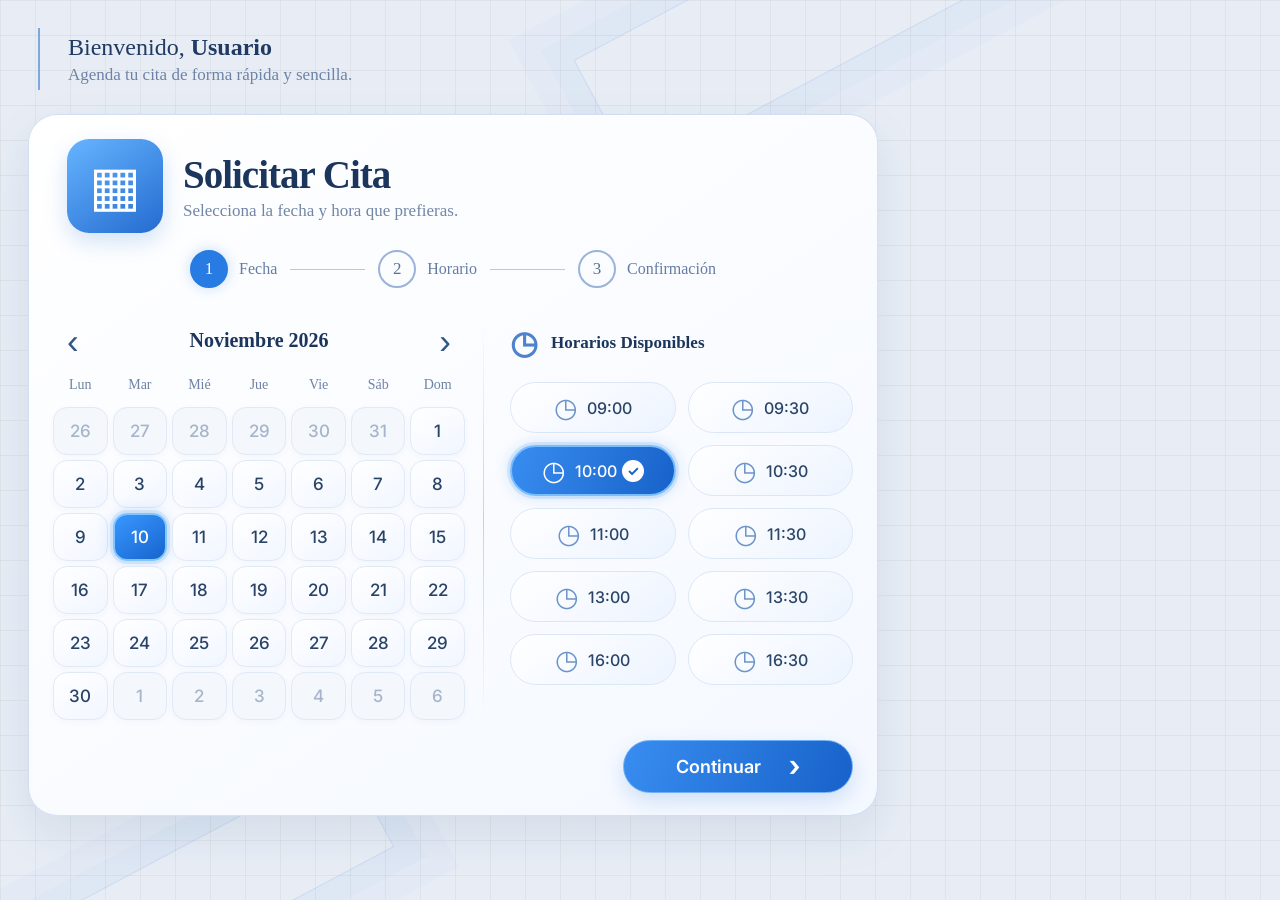
==== calendario.html @ 5f3661b5 "todos los avances" ====
<!DOCTYPE html>
<html lang="es">

<head>
  <meta charset="UTF-8">
  <meta name="viewport" content="width=device-width, initial-scale=1.0">
  <title>LEBAREF | Solicitar cita</title>
  <link rel="preconnect" href="https://fonts.googleapis.com">
  <link rel="preconnect" href="https://fonts.gstatic.com" crossorigin>
  <link href="https://fonts.googleapis.com/css2?family=Inter:wght@400;500;600;700;800&display=swap" rel="stylesheet">
  <link rel="stylesheet" href="styles.css">
</head>

<body>
  <div class="ambient ambient-one"></div>
  <div class="ambient ambient-two"></div>

  <main class="app-shell">

    <section class="main-area">
      <header class="topbar">
        <div class="welcome">
          <span class="welcome-rule"></span>
          <div>
            <h1>Bienvenido, <strong>Usuario</strong></h1>
            <p>Agenda tu cita de forma rápida y sencilla.</p>
          </div>
        </div>
      </header>

      <div class="workspace">
        <section class="booking-panel">
          <div class="panel-heading">
            <div class="heading-icon">▦</div>
            <div>
              <h2 id="mainTitle">Solicitar Cita</h2>
              <p id="mainSubtitle">Selecciona la fecha y hora que prefieras.</p>
            </div>
          </div>

          <div class="steps" aria-label="Pasos para solicitar cita">
            <div class="step active" data-step="1"><span>1</span>Fecha</div>
            <div class="step-line"></div>
            <div class="step" data-step="2"><span>2</span>Horario</div>
            <div class="step-line"></div>
            <div class="step" data-step="3"><span>3</span>Confirmación</div>
          </div>

          <div class="booking-content" id="bookingContent">
            <section class="calendar-section">
              <div class="month-heading">
                <button class="arrow-button" id="prevMonth" aria-label="Mes anterior">‹</button>
                <h3 id="monthLabel">Noviembre 2026</h3>
                <button class="arrow-button" id="nextMonth" aria-label="Mes siguiente">›</button>
              </div>
              <div class="calendar-grid weekday-row">
                <span>Lun</span><span>Mar</span><span>Mié</span><span>Jue</span>
                <span>Vie</span><span>Sáb</span><span>Dom</span>
              </div>
              <div class="calendar-grid days-grid" id="calendarDays"></div>
            </section>

            <div class="content-divider"></div>

            <section class="times-section">
              <h3 class="times-title"><span class="clock-icon">◷</span>Horarios Disponibles</h3>
              <div class="times-grid" id="timesGrid">
                <button class="time-option" data-time="09:00"><span>◷</span>09:00</button>
                <button class="time-option" data-time="09:30"><span>◷</span>09:30</button>
                <button class="time-option selected" data-time="10:00"><span>◷</span>10:00 <b>✓</b></button>
                <button class="time-option" data-time="10:30"><span>◷</span>10:30</button>
                <button class="time-option" data-time="11:00"><span>◷</span>11:00</button>
                <button class="time-option" data-time="11:30"><span>◷</span>11:30</button>
                <button class="time-option" data-time="13:00"><span>◷</span>13:00</button>
                <button class="time-option" data-time="13:30"><span>◷</span>13:30</button>
                <button class="time-option" data-time="16:00"><span>◷</span>16:00</button>
                <button class="time-option" data-time="16:30"><span>◷</span>16:30</button>
              </div>
            </section>
          </div>
          <div class="success-view hidden" id="successView">
            <aside class="summary-panel">
          <h2><span class="summary-icon"></span>Resumen de tu cita</h2>
          <div class="summary-card">
            <div class="summary-brand">
              <img src="logo_lebaref.png" class="summary-image" alt="LEBAREF">
            </div>
            <div class="summary-line"></div>
            <div class="summary-detail">
              <span class="detail-icon">▦</span>
              <div><small>Fecha</small><strong id="summaryDate">10 de Noviembre, 2026</strong></div>
            </div>
            <div class="summary-detail">
              <span class="detail-icon">◷</span>
              <div><small>Hora</small><strong id="summaryTime">10:00 AM</strong></div>
            </div>
            <div class="notice">
              <span>ⓘ</span>
              <p>Recibirás una confirmación<br>en tu correo electrónico.</p>
            </div>
              <button class="secondary-button" id="newAppointment">Confirmar cita</button>
          </div>
        </aside>
          </div>

          <div class="panel-footer" id="panelFooter">
            <button class="back-button hidden" id="backButton">Volver</button>
            <button class="continue-button" id="continueButton">Continuar <span>›</span></button>
          </div>
        </section>

        
        
      </div>
    </section>
  </main>
  <script>
    const monthNames = ["Enero", "Febrero", "Marzo", "Abril", "Mayo", "Junio", "Julio", "Agosto", "Septiembre", "Octubre", "Noviembre", "Diciembre"];
    const calendarDays = document.getElementById("calendarDays");
    const monthLabel = document.getElementById("monthLabel");
    const summaryDate = document.getElementById("summaryDate");
    const summaryTime = document.getElementById("summaryTime");
    const timesGrid = document.getElementById("timesGrid");
    const bookingContent = document.getElementById("bookingContent");

    const successView = document.getElementById("successView");
    const continueButton = document.getElementById("continueButton");
    const backButton = document.getElementById("backButton");
    const panelFooter = document.getElementById("panelFooter");

    let viewMonth = new Date(2026, 10, 1); // Noviembre de 2026, como en el diseño
    let selectedDate = new Date(2026, 10, 10);
    let selectedTime = "10:00";
    let currentStep = 1;

    function sameDay(a, b) {
      return a.getFullYear() === b.getFullYear() &&
        a.getMonth() === b.getMonth() && a.getDate() === b.getDate();
    }
    function formatDate(date) {
      return `${date.getDate()} de ${monthNames[date.getMonth()]}, ${date.getFullYear()}`;
    }
    function formatTime(time) {
      const [hours, minutes] = time.split(":").map(Number);
      const suffix = hours >= 12 ? "PM" : "AM";
      const displayHour = hours % 12 || 12;
      return `${String(displayHour).padStart(2, "0")}:${String(minutes).padStart(2, "0")} ${suffix}`;
    }
    function updateSummary() {
      summaryDate.textContent = formatDate(selectedDate);
      summaryTime.textContent = formatTime(selectedTime);
    }
    function renderCalendar() {
      calendarDays.innerHTML = "";
      monthLabel.textContent = `${monthNames[viewMonth.getMonth()]} ${viewMonth.getFullYear()}`;

      const firstDay = new Date(viewMonth.getFullYear(), viewMonth.getMonth(), 1);
      const mondayOffset = (firstDay.getDay() + 6) % 7;
      const daysInMonth = new Date(viewMonth.getFullYear(), viewMonth.getMonth() + 1, 0).getDate();
      const previousMonthDays = new Date(viewMonth.getFullYear(), viewMonth.getMonth(), 0).getDate();

      for (let i = 0; i < 42; i++) {
        let date, muted = false;
        if (i < mondayOffset) {
          date = new Date(viewMonth.getFullYear(), viewMonth.getMonth() - 1, previousMonthDays - mondayOffset + i + 1);
          muted = true;
        } else if (i >= mondayOffset + daysInMonth) {
          date = new Date(viewMonth.getFullYear(), viewMonth.getMonth() + 1, i - mondayOffset - daysInMonth + 1);
          muted = true;
        } else {
          date = new Date(viewMonth.getFullYear(), viewMonth.getMonth(), i - mondayOffset + 1);
        }

        const button = document.createElement("button");
        button.type = "button";
        button.textContent = date.getDate();
        if (muted) button.classList.add("muted");
        if (sameDay(date, selectedDate)) button.classList.add("selected");
        button.setAttribute("aria-label", formatDate(date));
        button.addEventListener("click", () => {
          selectedDate = new Date(date.getFullYear(), date.getMonth(), date.getDate());
          if (muted) viewMonth = new Date(date.getFullYear(), date.getMonth(), 1);
          renderCalendar();
          updateSummary();
        });
        calendarDays.appendChild(button);
      }
    }
    document.getElementById("prevMonth").addEventListener("click", () => {
      viewMonth = new Date(viewMonth.getFullYear(), viewMonth.getMonth() - 1, 1);
      renderCalendar();
    });
    document.getElementById("nextMonth").addEventListener("click", () => {
      viewMonth = new Date(viewMonth.getFullYear(), viewMonth.getMonth() + 1, 1);
      renderCalendar();
    });
    timesGrid.addEventListener("click", event => {
      const option = event.target.closest(".time-option");
      if (!option) return;
      document.querySelectorAll(".time-option").forEach(item => {
        item.classList.remove("selected");
        item.querySelector("b")?.remove();
      });
      option.classList.add("selected");
      const check = document.createElement("b");
      check.textContent = "✓";
      option.appendChild(check);
      selectedTime = option.dataset.time;
      updateSummary();
    });

    function updateFinalConfirmation() {
      document.getElementById("finalDate").textContent = "Fecha: " + formatDate(selectedDate);
      document.getElementById("finalTime").textContent = "Hora: " + formatTime(selectedTime);
    }
    function setStep(step) {
      currentStep = step;
      document.querySelectorAll(".step").forEach(item => {
        const number = Number(item.dataset.step);
        item.classList.toggle("active", number === 1 && step === 1);
        item.classList.toggle("done", step === 2 && number <= 2);
      });
      const title = document.getElementById("mainTitle");
      const subtitle = document.getElementById("mainSubtitle");
      if (step === 1) {
        title.textContent = "Solicitar Cita";
        subtitle.textContent = "Selecciona la fecha y hora que prefieras.";
        bookingContent.classList.remove("hidden");
        successView.classList.add("hidden");
        continueButton.classList.remove("hidden");
        panelFooter.classList.remove("hidden");
        continueButton.innerHTML = 'Continuar <span>›</span>';
      } else {
        title.textContent = "Cita confirmada";
        subtitle.textContent = "Tu cita se ha confirmado correctamente.";
        bookingContent.classList.add("hidden");
        successView.classList.remove("hidden");
        panelFooter.classList.add("hidden");
        updateFinalConfirmation();
      }
    }
    continueButton.addEventListener("click", () => {
      setStep(2);
      updateFinalConfirmation();
    });

    document.getElementById("newAppointment").addEventListener("click", () => {
      selectedDate = new Date(2026, 10, 10);
      viewMonth = new Date(2026, 10, 1);
      selectedTime = "10:00";
      document.querySelectorAll(".time-option").forEach(item => {
        item.classList.toggle("selected", item.dataset.time === selectedTime);
        item.querySelector("b")?.remove();
        if (item.dataset.time === selectedTime) {
          const check = document.createElement("b");
          check.textContent = "✓";
          item.appendChild(check);
        }
      });
      renderCalendar();
      updateSummary();
      setStep(1);
    });

    renderCalendar();
    updateSummary();

  </script>
</body>

</html>
---- styles.css ----
* {
  box-sizing: border-box
}
body {
  color: #172d50;
  background-color: #E8EDF5;
  background-image:
    linear-gradient(rgba(0, 0, 0, 0.045) 1px,
      transparent 1px),
    linear-gradient(90deg,
      rgba(0, 0, 0, 0.045) 1px,
      transparent 1px);
  background-size: 35px 35px;
  background-attachment: fixed;
}
.ambient {
  position: fixed;
  pointer-events: none;
  z-index: 0;
  transform: rotate(-28deg);
  border: 1px solid rgba(50, 139, 255, .35)
}
.ambient-one {
  width: 650px;
  height: 130px;
  top: -100px;
  right: 5%;
  box-shadow: 0 0 0 24px rgba(30, 105, 220, .08), 0 0 0 48px rgba(30, 105, 220, .05)
}
.ambient-two {
  width: 500px;
  height: 100px;
  bottom: -70px;
  left: -100px;
  box-shadow: 0 0 0 22px rgba(30, 105, 220, .08)
}
.app-shell {
  position: relative;
  z-index: 1;
  display: grid;
  grid-template-columns: 272px minmax(0, 1fr);
  gap: 24px;
  max-width: 1600px;
  min-height: 100vh;
  margin: auto;
  padding: 28px 24px
}
.sidebar {
  position: relative;
  overflow: hidden;
  display: flex;
  flex-direction: column;
  align-items: center;
  min-height: calc(100vh - 56px);
  padding: 42px 20px 25px;
  border: 1px solid rgba(69, 135, 237, .42);
  border-radius: 28px;
  background: linear-gradient(155deg, rgba(5, 26, 62, .96), rgba(3, 14, 37, .97));
  box-shadow: 0 20px 55px #0005, inset 0 0 35px #0d4c9a22
}
.brand {
  display: flex;
  flex-direction: column;
  align-items: center;
  gap: 13px;
  color: white;
  text-decoration: none;
  letter-spacing: 8px;
  font-size: 24px;
  font-weight: 600
}
.brand-logo {
  display: flex;
  flex-direction: column;
  align-items: center;
  gap: 12px
}
.lebaref-symbol {
  display: block;
  width: 170px;
  height: 145px;
  overflow: visible
}
.brand-name {
  color: #fff;
  letter-spacing: 8px;
  font-size: 24px;
  font-weight: 600;
  white-space: nowrap
}
.brand-divider {
  width: 75px;
  height: 1px;
  margin: 33px 0 40px;
  background: linear-gradient(90deg, transparent, #6c8dc7, transparent)
}
.nav-menu {
  width: 100%;
  display: grid;
  gap: 16px
}
.nav-item {
  display: flex;
  align-items: center;
  gap: 17px;
  padding: 16px 18px;
  color: #b9c9e9;
  text-decoration: none;
  font-size: 17px;
  border: 1px solid transparent;
  border-radius: 18px;
  transition: .25s ease
}
.nav-item:hover {
  background: #15376c88;
  color: #fff;
  transform: translateX(3px)
}
.nav-item.active {
  color: white;
  background: linear-gradient(105deg, #238bff, #0845ae);
  border-color: #52aaff;
  box-shadow: 0 8px 25px #0875ff44
}
.nav-icon {
  width: 34px;
  text-align: center;
  font-size: 29px;
  line-height: 1;
  color: #b8d3ff
}
.help-icon {
  width: 30px;
  height: 30px;
  border: 2px solid currentColor;
  border-radius: 50%;
  font-size: 21px;
  line-height: 26px
}
.sidebar-decoration {
  position: absolute;
  bottom: 0;
  left: 45px;
  width: 150px;
  height: 150px;
  opacity: .28;
  display: flex;
  align-items: end;
  gap: 5px;
  transform: skewY(-25deg)
}
.sidebar-decoration i {
  display: block;
  width: 25px;
  background: linear-gradient(#1678ff, #0b2b67);
  height: 65%
}
.sidebar-decoration i:nth-child(2) {
  height: 90%
}
.sidebar-decoration i:nth-child(3) {
  height: 55%
}
.sidebar-decoration i:nth-child(4) {
  height: 35%
}
.main-area {
  min-width: 0;
  padding: 10px 0 5px
}
.topbar {
  display: flex;
  align-items: center;
  justify-content: space-between;
  margin: 0 12px 24px 10px
}
.welcome {
  display: flex;
  align-items: center;
  gap: 28px
}
.welcome-rule {
  width: 2px;
  height: 62px;
  background: #8ba7dc
}
.welcome h1 {
  font-size: 24px;
  font-weight: 500;
  margin: 0 0 4px
}
.welcome h1 strong {
  font-weight: 700
}
.welcome p {
  margin: 0;
  color: var(--muted);
  font-size: 17px
}
.profile-button {
  width: 70px;
  height: 70px;
  position: relative;
  border-radius: 50%;
  border: 1px solid #2468ce;
  background: #0b2b67;
  box-shadow: 0 0 20px #0875ff22
}
.profile-head {
  position: absolute;
  top: 13px;
  left: 27px;
  width: 18px;
  height: 18px;
  border-radius: 50%;
  background: #c9dcff
}
.profile-body {
  position: absolute;
  bottom: 12px;
  left: 17px;
  width: 38px;
  height: 22px;
  border-radius: 24px 24px 15px 15px;
  background: #c9dcff
}
.chevron {
  position: absolute;
  right: -29px;
  top: 27px;
  width: 11px;
  height: 11px;
  border-right: 2px solid #d8e5ff;
  border-bottom: 2px solid #d8e5ff;
  transform: rotate(45deg)
}
.workspace {
  display: grid;
  grid-template-columns: minmax(600px, 1fr) 354px;
  gap: 20px;
  align-items: start
}
.booking-panel,
.summary-panel {
  border: 1px solid var(--border);
  border-radius: 29px;
  background: linear-gradient(145deg, rgba(11, 31, 68, .95), rgba(3, 15, 39, .97));
  box-shadow: 0 18px 50px #0004, inset 0 1px #ffffff0a
}
.booking-panel {
  padding: 24px 24px 22px;
  min-height: 685px;
  display: flex;
  flex-direction: column
}
.panel-heading {
  display: flex;
  align-items: center;
  gap: 20px;
  margin: 0 0 17px 14px
}
.heading-icon {
  display: grid;
  place-items: center;
  width: 96px;
  height: 94px;
  border-radius: 22px;
  background: linear-gradient(145deg, #218dff, #073fae);
  font-size: 55px;
  color: #dceaff;
  box-shadow: 0 10px 25px #006bff44
}
.panel-heading h2 {
  font-size: 39px;
  letter-spacing: -1px;
  margin: 0 0 4px;
  font-weight: 600
}
.panel-heading p {
  margin: 0;
  color: var(--muted);
  font-size: 17px
}
.steps {
  display: flex;
  align-items: center;
  justify-content: center;
  gap: 13px;
  margin: 0 5px 18px
}
.step {
  display: flex;
  align-items: center;
  gap: 11px;
  color: #a8bce4;
  white-space: nowrap;
  font-size: 16px
}
.step span {
  display: grid;
  place-items: center;
  width: 38px;
  height: 38px;
  border: 2px solid #5876ae;
  border-radius: 50%;
  font-size: 17px
}
.step.active span,
.step.done span {
  background: #167bff;
  border-color: #167bff;
  color: white;
  box-shadow: 0 0 16px #1685ff66
}
.step-line {
  width: 75px;
  height: 1px;
  background: #7891bd
}
.booking-content {
  display: grid;
  grid-template-columns: minmax(0, 1.08fr) 1px minmax(270px, .92fr);
  gap: 18px;
  flex: 1;
  min-height: 390px;
  padding: 16px 0 0
}
.calendar-section {
  min-width: 0
}
.month-heading {
  display: flex;
  align-items: center;
  justify-content: space-between;
  margin: 0 8px 18px
}
.month-heading h3 {
  font-size: 20px;
  margin: 0;
  font-weight: 600
}
.arrow-button {
  border: 0;
  background: transparent;
  color: white;
  font-size: 35px;
  line-height: 1;
  cursor: pointer;
  transition: .2s
}
.arrow-button:hover {
  color: #58baff;
  transform: scale(1.2)
}
.calendar-grid {
  display: grid;
  grid-template-columns: repeat(7, minmax(0, 1fr));
  gap: 5px
}
.weekday-row {
  margin-bottom: 14px;
  color: #aabce0;
  text-align: center;
  font-size: 14px
}
.days-grid button {
  height: 48px;
  border: 1px solid rgba(71, 111, 178, .13);
  border-radius: 14px;
  background: linear-gradient(145deg, #071a3a, #06142e);
  color: #f0f5ff;
  font: 500 17px Inter;
  cursor: pointer;
  transition: transform .18s, border .18s, background .18s, box-shadow .18s
}
.days-grid button:hover:not(:disabled) {
  border-color: #3b9fff;
  transform: translateY(-2px)
}
.days-grid button.muted {
  color: #617292;
  background: #07132b
}
.days-grid button:disabled {
  opacity: .28;
  cursor: not-allowed
}
.days-grid button.selected {
  background: linear-gradient(145deg, #218eff, #0751c5);
  border: 2px solid #79d4ff;
  box-shadow: 0 0 0 3px #147bff33, 0 0 20px #078cffbb;
  color: #fff
}
.content-divider {
  background: linear-gradient(transparent, #49679c, transparent);
  width: 1px
}
.times-section {
  padding: 2px 0 0 8px
}
.times-title {
  display: flex;
  align-items: center;
  gap: 13px;
  font-size: 17px;
  margin: 0 0 20px;
  font-weight: 600;
  white-space: nowrap
}
.clock-icon {
  font-size: 32px;
  color: #b6ceff
}
.times-grid {
  display: grid;
  grid-template-columns: 1fr 1fr;
  gap: 12px
}
.time-option {
  height: 51px;
  display: flex;
  align-items: center;
  justify-content: center;
  gap: 9px;
  border: 1px solid rgba(95, 137, 209, .25);
  border-radius: 28px;
  background: linear-gradient(145deg, #102b58, #0b1c3b);
  color: #e2ecff;
  font: 500 16px Inter;
  cursor: pointer;
  transition: .2s
}
.time-option span {
  font-size: 27px;
  color: #b7d0ff;
  line-height: 1
}
.time-option:hover {
  border-color: #58baff;
  transform: translateY(-2px)
}
.time-option.selected {
  border: 2px solid #5bc2ff;
  background: linear-gradient(110deg, #147fff, #0751c5);
  box-shadow: 0 0 0 3px #087cff33, 0 0 19px #078cffaa
}
.time-option b {
  display: grid;
  place-items: center;
  width: 22px;
  height: 22px;
  border-radius: 50%;
  background: #fff;
  color: #1261cb;
  font-size: 14px;
  margin-left: -4px
}
.panel-footer {
  display: flex;
  justify-content: flex-end;
  gap: 12px;
  margin-top: 20px
}
.continue-button,
.secondary-button {
  min-width: 230px;
  padding: 15px 23px;
  border: 1px solid #48a8ff;
  border-radius: 30px;
  background: linear-gradient(110deg, #238dff, #0649b9);
  color: white;
  font: 600 18px Inter;
  cursor: pointer;
  box-shadow: 0 8px 24px #0875ff40;
  transition: .2s
}
.continue-button:hover,
.secondary-button:hover {
  transform: translateY(-2px);
  filter: brightness(1.12)
}
.continue-button span {
  font-size: 30px;
  line-height: 0;
  vertical-align: -3px;
  margin-left: 24px
}
.back-button {
  padding: 13px 24px;
  border: 1px solid #4268a5;
  border-radius: 28px;
  background: #0c2043;
  color: #dce8ff;
  font: 500 16px Inter;
  cursor: pointer
}
.summary-panel {
  padding: 24px 15px 16px
}
.summary-panel>h2 {
  display: flex;
  align-items: center;
  gap: 15px;
  margin: 0 5px 15px;
  font-size: 20px;
  font-weight: 600;
  white-space: nowrap
}
.summary-icon {
  display: grid;
  place-items: center;
  width: 45px;
  height: 45px;
  color: #d9e8ff;
  font-size: 37px
}
.summary-card {
  padding: 27px 16px 16px;
  border: 1px solid rgba(94, 143, 225, .32);
  border-radius: 25px;
  background: linear-gradient(145deg, #102b59, #0b1c3e);
  box-shadow: inset 0 1px #ffffff0b
}
.summary-brand {
  display: flex;
  flex-direction: column;
  align-items: center;
  gap: 9px;
  padding: 0 0 25px
}
.summary-brand .lebaref-symbol {
  width: 145px;
  height: 122px
}
.summary-brand strong {
  font-size: 22px;
  letter-spacing: 7px;
  font-weight: 600
}
.summary-line {
  height: 1px;
  background: linear-gradient(90deg, transparent, #718ab8, transparent);
  margin-bottom: 25px
}
.summary-detail {
  display: flex;
  align-items: center;
  gap: 17px;
  margin: 0 0 24px
}
.detail-icon {
  font-size: 39px;
  color: #c3d8ff;
  line-height: 1
}
.summary-detail small {
  display: block;
  color: #a9bee7;
  font-size: 15px;
  margin-bottom: 4px
}
.summary-detail strong {
  display: block;
  font-size: 16px;
  font-weight: 500;
  line-height: 1.4
}
.notice {
  display: flex;
  align-items: center;
  gap: 13px;
  padding: 15px 12px;
  border: 1px solid rgba(81, 137, 225, .34);
  border-radius: 18px;
  background: #0b2045
}
.notice span {
  font-size: 29px;
  color: #238aff
}
.notice p {
  margin: 0;
  color: #b4c8ed;
  font-size: 13px;
  line-height: 1.5
}
.hidden {
  display: none !important
}
.confirmation-form {
  max-width: 570px;
  margin: 28px auto 10px;
  width: 100%;
  animation: rise .45s ease both
}
.confirm-icon,
.success-check {
  display: grid;
  place-items: center;
  width: 58px;
  height: 58px;
  border-radius: 50%;
  background: linear-gradient(145deg, #168cff, #0750bd);
  font-size: 30px;
  margin-bottom: 15px;
  box-shadow: 0 0 25px #078cff55
}
.confirmation-form h3,
.success-view h3 {
  font-size: 25px;
  margin: 0 0 7px
}
.confirmation-form p,
.success-view p {
  color: var(--muted);
  margin: 0 0 22px
}
.confirmation-form label {
  display: block;
  margin: 14px 0 7px;
  color: #c8d8f5;
  font-size: 14px
}
.confirmation-form input,
.confirmation-form textarea {
  width: 100%;
  padding: 14px 15px;
  border: 1px solid #34578c;
  border-radius: 12px;
  background: #071832;
  color: white;
  font: 15px Inter;
  outline: none;
  resize: vertical
}
.confirmation-form input:focus,
.confirmation-form textarea:focus {
  border-color: #45aaff;
  box-shadow: 0 0 0 3px #168bff22
}
.success-view {
  text-align: center;
  margin: auto;
  animation: rise .5s ease both
}
.success-check {
  margin: 0 auto 17px;
  background: linear-gradient(145deg, #20b9a0, #087a9d)
}
.success-view .secondary-button {
  margin-top: 12px
}
@keyframes rise {
  from {
    opacity: 0;
    transform: translateY(14px)
  }
  to {
    opacity: 1;
    transform: translateY(0)
  }
}
@keyframes glow {
  0%,
  100% {
    box-shadow: 0 0 12px #078cff77
  }
  50% {
    box-shadow: 0 0 24px #078cffcc
  }
}
@media(max-width:1200px) {
  .app-shell {
    grid-template-columns: 220px minmax(0, 1fr);
    gap: 16px;
    padding: 18px
  }
  .workspace {
    grid-template-columns: minmax(0, 1fr) 300px
  }
  .booking-panel {
    padding: 20px
  }
  .panel-heading h2 {
    font-size: 32px
  }
  .heading-icon {
    width: 78px;
    height: 78px
  }
  .booking-content {
    grid-template-columns: minmax(0, 1fr) 1px minmax(230px, .9fr);
    gap: 12px
  }
  .days-grid button {
    height: 43px
  }
  .time-option {
    height: 46px;
    font-size: 14px
  }
}
@media(max-width:900px) {
  .app-shell {
    grid-template-columns: 1fr;
    padding: 14px
  }
  .sidebar {
    min-height: auto;
    padding: 13px 16px;
    flex-direction: row;
    justify-content: space-between;
    border-radius: 20px
  }
  .brand {
    flex-direction: row;
    gap: 9px;
    letter-spacing: 4px;
    font-size: 18px
  }
  .brand-logo {
    flex-direction: row;
    gap: 8px
  }
  .brand-logo .lebaref-symbol {
    width: 42px;
    height: 38px
  }
  .brand-name {
    font-size: 16px;
    letter-spacing: 4px
  }
  .brand-divider,
  .sidebar-decoration {
    display: none
  }
  .nav-menu {
    display: flex;
    justify-content: flex-end;
    width: auto;
    gap: 5px
  }
  .nav-item {
    padding: 10px;
    font-size: 0;
    gap: 0
  }
  .nav-icon {
    font-size: 22px
  }

  .main-area {
    padding: 5px 0
  }

  .workspace {
    grid-template-columns: 1fr
  }

  .summary-panel {
    max-width: none
  }

  .summary-card {
    display: grid;
    grid-template-columns: 1fr 1fr;
    gap: 10px
  }

  .summary-brand {
    grid-column: 1/-1
  }

  .summary-line {
    display: none
  }

  .notice {
    grid-column: 1/-1
  }

  .summary-detail {
    margin: 0
  }

  .topbar {
    margin: 10px 5px 20px
  }
}

@media(max-width:620px) {
  .app-shell {
    padding: 10px
  }

  .sidebar {
    padding: 10px
  }
  .brand-name {
    font-size: 14px
  }
  .nav-item {
    padding: 9px
  }
  .nav-icon {
    font-size: 19px
  }
  .topbar {
    margin-bottom: 15px
  }
  .welcome {
    gap: 12px
  }
  .welcome-rule {
    height: 48px
  }
  .welcome h1 {
    font-size: 18px
  }
  .welcome p {
    font-size: 12px
  }
  .profile-button {
    width: 48px;
    height: 48px;
    transform: scale(.85);
    margin-right: 10px
  }
  .profile-head {
    top: 9px;
    left: 18px
  }
  .profile-body {
    bottom: 8px;
    left: 9px
  }
  .chevron {
    right: -20px;
    top: 18px
  }
  .booking-panel {
    padding: 16px 12px;
    border-radius: 22px;
    min-height: auto
  }
  .panel-heading {
    margin-left: 0;
    gap: 12px
  }
  .heading-icon {
    width: 58px;
    height: 58px;
    border-radius: 15px;
    font-size: 35px
  }
  .panel-heading h2 {
    font-size: 24px
  }
  .panel-heading p {
    font-size: 12px
  }
  .steps {
    gap: 5px;
    justify-content: space-between
  }
  .step {
    gap: 5px;
    font-size: 11px
  }
  .step span {
    width: 29px;
    height: 29px;
    font-size: 13px
  }
  .step-line {
    width: auto;
    flex: 1
  }
  .booking-content {
    grid-template-columns: 1fr;
    gap: 18px;
    padding-top: 12px
  }
  .content-divider {
    width: 100%;
    height: 1px;
    background: linear-gradient(90deg, transparent, #49679c, transparent)
  }
  .calendar-grid {
    gap: 4px
  }
  .days-grid button {
    height: 43px;
    border-radius: 10px;
    font-size: 14px
  }
  .weekday-row {
    font-size: 12px
  }
  .month-heading h3 {
    font-size: 17px
  }
  .times-section {
    padding: 0
  }
  .times-title {
    font-size: 15px;
    margin-bottom: 12px
  }
  .times-grid {
    gap: 8px
  }
  .time-option {
    height: 43px;
    font-size: 14px
  }
  .summary-panel {
    padding: 17px 12px
  }
  .summary-panel>h2 {
    font-size: 17px
  }
  .summary-card {
    padding: 20px 13px
  }
  .summary-detail strong {
    font-size: 14px
  }
  .continue-button {
    min-width: 190px;
    font-size: 16px
  }
  .panel-footer {
    margin-top: 17px
  }
  .back-button {
    padding: 12px 18px
  }
}
.final-appointment {
  display: flex;
  flex-direction: column;
  gap: 10px;
  max-width: 340px;
  margin: 18px auto 8px;
  padding: 16px 20px;
  border: 1px solid rgba(94, 143, 225, .35);
  border-radius: 16px;
  background: linear-gradient(145deg, #102b59, #0b1c3e);
  color: #dce8ff;
  text-align: left
}
.final-appointment span {
  font-size: 15px
}
/* Paleta clara: blanco, azul hielo y azul corporativo */
:root {
  --navy: #f4f8ff;
  --navy-2: #eaf2ff;
  --panel: #fff;
  --panel-2: #f2f7ff;
  --blue: #fafafa;
  --blue-light: #f4f9fd;
  --text: #ffffff;
  --muted: #647b9e;
  --border: rgba(63, 119, 194, .22)
}
body {
    color: #172d50;
    background-color: #E8EDF5;

    background-image:
        linear-gradient(
            rgba(0,0,0,0.045) 1px,
            transparent 1px
        ),
        linear-gradient(
            90deg,
            rgba(0,0,0,0.045) 1px,
            transparent 1px
        );

    background-size: 35px 35px;
    background-attachment: fixed;
}
.ambient {
  border-color: rgba(58, 126, 219, .16)
}
.ambient-one,
.ambient-two {
  box-shadow: 0 0 0 24px rgba(74, 139, 226, .035), 0 0 0 48px rgba(74, 139, 226, .025)
}
.sidebar {
  background: linear-gradient(155deg, #fff, #edf4ff);
  border-color: rgba(75, 133, 211, .28);
  box-shadow: 0 18px 45px rgba(39, 82, 145, .10), inset 0 0 30px rgba(93, 153, 231, .05)
}
.brand {
  color: #ffffff
}
.brand-logo {
  width: 100%;
  min-height: 130px;
  justify-content: center
}
.brand-image {
  display: block;
  width: 180px;
  height: 130px;
  object-fit: contain
}
.brand-name {
  color: #fafafa
}
.brand-divider {
  background: linear-gradient(90deg, transparent, #feffff, transparent)
}
.nav-item {
  color: #526b90
}
.nav-item:hover {
  background: #e4efff;
  color: #174c91
}
.nav-item.active {
  color: #fff;
  background: linear-gradient(105deg, #398cf0, #1761c7);
  border-color: #83baff;
  box-shadow: 0 8px 22px rgba(31, 112, 218, .20)
}
.nav-icon {
  color: #3978c8
}
.nav-item.active .nav-icon {
  color: #fff
}
.sidebar-decoration i {
  background: linear-gradient(#7eb8ff, #c8ddfa)
}
.welcome-rule {
  background: #7da7df
}
.welcome h1 {
  color: #203b63
}
.welcome p {
  color: #6d83a5
}
.booking-panel,
.summary-panel {
  background: linear-gradient(145deg, rgba(255, 255, 255, .98), rgba(244, 248, 255, .98));
  border-color: rgba(83, 132, 196, .24);
  box-shadow: 0 18px 45px rgba(40, 76, 128, .10), inset 0 1px #fff
}
.panel-heading h2,
.month-heading h3,
.times-title,
.summary-panel>h2 {
  color: #1b355c
}
.panel-heading p {
  color: #7186a6
}
.heading-icon {
  background: linear-gradient(145deg, #66b5ff, #246bd0);
  color: #fff;
  box-shadow: 0 9px 22px rgba(41, 116, 208, .20)
}
.step {
  color: #657da2
}
.step span {
  border-color: #9bb3d8;
  color: #58739a
}
.step.active span,
.step.done span {
  background: #287be2;
  border-color: #287be2;
  color: #fff;
  box-shadow: 0 0 14px rgba(40, 123, 226, .25)
}
.step-line {
  background: #b7c9e2
}
.weekday-row {
  color: #6f83a2
}
.days-grid button {
  background: linear-gradient(145deg, #fff, #f1f6ff);
  border-color: #e0e9f6;
  color: #294366;
  box-shadow: 0 2px 6px rgba(39, 79, 135, .035)
}
.days-grid button.muted {
  color: #a6b5ca;
  background: #f4f7fc
}
.days-grid button.selected {
  background: linear-gradient(145deg, #3997ff, #1764ce);
  border-color: #80c7ff;
  color: #fff;
  box-shadow: 0 0 0 3px rgba(39, 128, 230, .12), 0 0 16px rgba(39, 128, 230, .25)
}
.arrow-button {
  color: #315783
}
.arrow-button:hover {
  color: #1678e8
}
.content-divider {
  background: linear-gradient(transparent, #c1d2e9, transparent)
}
.clock-icon {
  color: #4d83ca
}
.time-option {
  background: linear-gradient(145deg, #fff, #edf4ff);
  border-color: #dce7f6;
  color: #2b4569
}
.time-option span {
  color: #6c94ca
}
.time-option.selected {
  background: linear-gradient(110deg, #398df0, #1762ca);
  border-color: #78bdff;
  color: #fff;
  box-shadow: 0 0 0 3px rgba(34, 123, 225, .12), 0 0 15px rgba(34, 123, 225, .22)
}
.time-option.selected span {
  color: #fff
}
.continue-button,
.secondary-button {
  background: linear-gradient(110deg, #398df0, #1762ca);
  border-color: #6eaff8;
  box-shadow: 0 8px 20px rgba(25, 105, 207, .18)
}
.back-button {
  background: #f0f5fd;
  border-color: #c5d7ee;
  color: #31527c
}
.summary-card {
  background: linear-gradient(145deg, #fff, #eff5ff);
  border-color: #d6e4f6;
  box-shadow: inset 0 1px #fff
}
.summary-line {
  background: linear-gradient(90deg, transparent, #b9cce6, transparent)
}
.summary-detail small {
  color: #7185a3
}
.summary-detail strong {
  color: #233e64
}
.detail-icon {
  color: #5785c4
}
.notice {
  background: #f0f6ff;
  border-color: #d6e5f8
}
.notice span {
  color: #287ce0
}
.notice p {
  color: #657d9f
}
.final-appointment {
  background: linear-gradient(145deg, #fff, #eff5ff);
  border-color: #d6e4f6;
  color: #28466e
}
.success-view h3 {
  color: #1c3b64
}
.success-view p {
  color: #6c82a2
}
.brand-image,
.summary-image {
  object-fit: contain;
  display: block
}
.summary-image {
  width: 160px;
  height: 125px;
  max-width: 100%
}
@media(max-width:900px) {
  .brand-logo {
    min-height: 0
  }
  .brand-image {
    width: 48px;
    height: 42px
  }
  .summary-image {
    width: 140px;
    height: 110px
  }
}
/* AJUSTES PARA INTEGRAR EL CALENDARIO */
.app-shell {
    grid-template-columns: minmax(0, 1fr);
    max-width: 1500px;
    min-height: auto;
    padding: 10px;
}
.main-area {
    padding: 10px;
}
body {
    min-height: auto;
}
.booking-panel {
    min-height: 650px;
}
@media(max-width: 900px) {
    .app-shell {
        grid-template-columns: 1fr;
        padding: 8px;
    }
    .main-area {
        padding: 5px;
    }
}
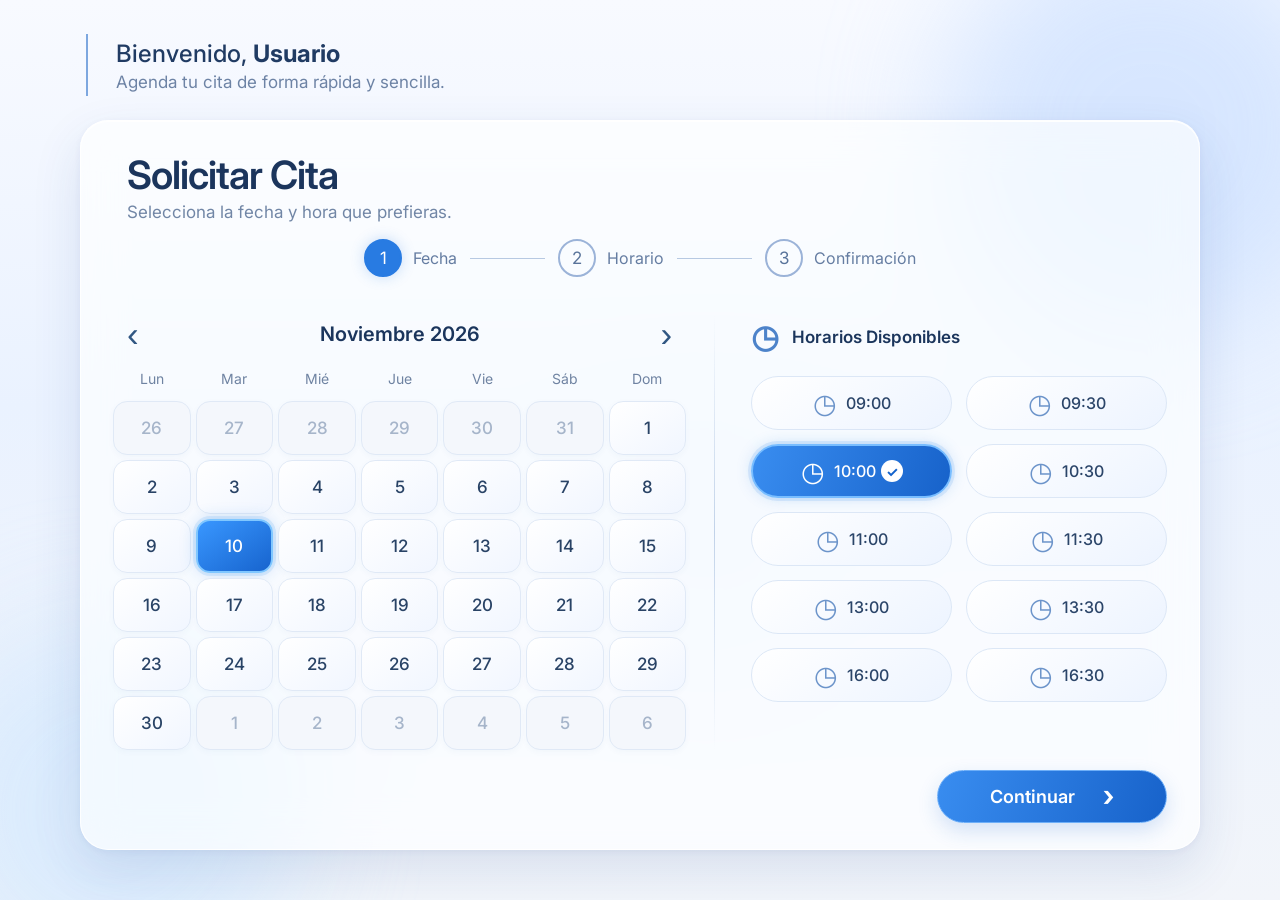
==== commit bbe3297a: "Avance: style.css, styles.css, index.html y calentario.html" ====
--- a/calendario.html
+++ b/calendario.html
@@ -1,6 +1,5 @@
 <!DOCTYPE html>
 <html lang="es">
-
 <head>
   <meta charset="UTF-8">
   <meta name="viewport" content="width=device-width, initial-scale=1.0">
@@ -10,13 +9,14 @@
   <link href="https://fonts.googleapis.com/css2?family=Inter:wght@400;500;600;700;800&display=swap" rel="stylesheet">
   <link rel="stylesheet" href="styles.css">
 </head>
-
 <body>
-  <div class="ambient ambient-one"></div>
-  <div class="ambient ambient-two"></div>
+  <!-- Fondo Apple cristalino -->
+  <div class="apple-bg"></div>
+  <div class="apple-bubble bubble-1"></div>
+  <div class="apple-bubble bubble-2"></div>
+  <div class="apple-bubble bubble-3"></div>
 
   <main class="app-shell">
-
     <section class="main-area">
       <header class="topbar">
         <div class="welcome">
@@ -29,9 +29,9 @@
       </header>
 
       <div class="workspace">
-        <section class="booking-panel">
+        <section class="booking-panel glass-panel">
           <div class="panel-heading">
-            <div class="heading-icon">▦</div>
+           
             <div>
               <h2 id="mainTitle">Solicitar Cita</h2>
               <p id="mainSubtitle">Selecciona la fecha y hora que prefieras.</p>
@@ -46,6 +46,7 @@
             <div class="step" data-step="3"><span>3</span>Confirmación</div>
           </div>
 
+          <!-- PASO 1 y 2: CALENDARIO + HORARIOS -->
           <div class="booking-content" id="bookingContent">
             <section class="calendar-section">
               <div class="month-heading">
@@ -78,194 +79,172 @@
               </div>
             </section>
           </div>
-          <div class="success-view hidden" id="successView">
-            <aside class="summary-panel">
-          <h2><span class="summary-icon"></span>Resumen de tu cita</h2>
-          <div class="summary-card">
-            <div class="summary-brand">
-              <img src="logo_lebaref.png" class="summary-image" alt="LEBAREF">
+
+          <!-- PASO 2: RESUMEN (aparece al dar Continuar, SIN LOGO) -->
+          <div class="summary-view hidden" id="summaryView">
+            <div class="summary-view-icon">▦</div>
+            <h3>Resumen de tu cita</h3>
+            <p>Revisa que todo esté correcto antes de confirmar.</p>
+            <div class="summary-view-card">
+              <div class="summary-view-detail">
+                <span class="detail-icon">▦</span>
+                <div><small>Fecha</small><strong id="summaryDate">10 de Noviembre, 2026</strong></div>
+              </div>
+              <div class="summary-view-detail">
+                <span class="detail-icon">◷</span>
+                <div><small>Hora</small><strong id="summaryTime">10:00 AM</strong></div>
+              </div>
+              <div class="summary-view-notice">
+                <span>ⓘ</span>
+                <p>Al confirmar, te avisaremos por correo y por mensaje.</p>
+              </div>
             </div>
-            <div class="summary-line"></div>
-            <div class="summary-detail">
-              <span class="detail-icon">▦</span>
-              <div><small>Fecha</small><strong id="summaryDate">10 de Noviembre, 2026</strong></div>
-            </div>
-            <div class="summary-detail">
-              <span class="detail-icon">◷</span>
-              <div><small>Hora</small><strong id="summaryTime">10:00 AM</strong></div>
-            </div>
-            <div class="notice">
-              <span>ⓘ</span>
-              <p>Recibirás una confirmación<br>en tu correo electrónico.</p>
-            </div>
-              <button class="secondary-button" id="newAppointment">Confirmar cita</button>
-          </div>
-        </aside>
-          </div>
-
+          </div>
+
+          <!-- FOOTER -->
           <div class="panel-footer" id="panelFooter">
             <button class="back-button hidden" id="backButton">Volver</button>
+            <!-- Paso 1-2 -->
             <button class="continue-button" id="continueButton">Continuar <span>›</span></button>
+            <!-- Paso 3 - aparece en el resumen -->
+            <button class="confirm-button hidden" id="confirmButton">Confirmar Cita ✓</button>
           </div>
         </section>
-
-        
-        
       </div>
     </section>
   </main>
+
+  <!-- VENTANA FINAL - PASO 3 -->
+  <div class="modal-overlay hidden" id="confirmModal">
+    <div class="modal-card">
+      <div class="modal-icon">◷</div>
+      <span class="modal-badge">PASO 3 • CONFIRMACIÓN</span>
+      <h3>Tu cita está en proceso de confirmación</h3>
+      <p>Ten paciencia, pronto te llegará un correo electrónico y un mensaje a tu número telefónico.</p>
+      <div class="modal-appointment">
+        <span id="modalDate">Fecha: 10 de Noviembre, 2026</span>
+        <span id="modalTime">Hora: 10:00 AM</span>
+      </div>
+      <button class="modal-button" id="closeModal">Entendido, gracias</button>
+      
+    </div>
+  </div>
+
   <script>
-    const monthNames = ["Enero", "Febrero", "Marzo", "Abril", "Mayo", "Junio", "Julio", "Agosto", "Septiembre", "Octubre", "Noviembre", "Diciembre"];
+    const monthNames = ["Enero","Febrero","Marzo","Abril","Mayo","Junio","Julio","Agosto","Septiembre","Octubre","Noviembre","Diciembre"];
     const calendarDays = document.getElementById("calendarDays");
     const monthLabel = document.getElementById("monthLabel");
     const summaryDate = document.getElementById("summaryDate");
     const summaryTime = document.getElementById("summaryTime");
     const timesGrid = document.getElementById("timesGrid");
     const bookingContent = document.getElementById("bookingContent");
-
-    const successView = document.getElementById("successView");
+    const summaryView = document.getElementById("summaryView");
     const continueButton = document.getElementById("continueButton");
+    const confirmButton = document.getElementById("confirmButton");
     const backButton = document.getElementById("backButton");
     const panelFooter = document.getElementById("panelFooter");
-
-    let viewMonth = new Date(2026, 10, 1); // Noviembre de 2026, como en el diseño
+    const confirmModal = document.getElementById("confirmModal");
+
+    let viewMonth = new Date(2026, 10, 1);
     let selectedDate = new Date(2026, 10, 10);
     let selectedTime = "10:00";
     let currentStep = 1;
 
-    function sameDay(a, b) {
-      return a.getFullYear() === b.getFullYear() &&
-        a.getMonth() === b.getMonth() && a.getDate() === b.getDate();
-    }
-    function formatDate(date) {
-      return `${date.getDate()} de ${monthNames[date.getMonth()]}, ${date.getFullYear()}`;
-    }
-    function formatTime(time) {
-      const [hours, minutes] = time.split(":").map(Number);
-      const suffix = hours >= 12 ? "PM" : "AM";
-      const displayHour = hours % 12 || 12;
-      return `${String(displayHour).padStart(2, "0")}:${String(minutes).padStart(2, "0")} ${suffix}`;
-    }
-    function updateSummary() {
+    function sameDay(a,b){ return a.getFullYear()===b.getFullYear() && a.getMonth()===b.getMonth() && a.getDate()===b.getDate(); }
+    function formatDate(date){ return `${date.getDate()} de ${monthNames[date.getMonth()]}, ${date.getFullYear()}`; }
+    function formatTime(time){
+      const [h,m] = time.split(":").map(Number);
+      const suffix = h >= 12 ? "PM" : "AM";
+      const dh = h % 12 || 12;
+      return `${String(dh).padStart(2,"0")}:${String(m).padStart(2,"0")} ${suffix}`;
+    }
+    function updateSummary(){
       summaryDate.textContent = formatDate(selectedDate);
       summaryTime.textContent = formatTime(selectedTime);
     }
-    function renderCalendar() {
+    function renderCalendar(){
       calendarDays.innerHTML = "";
       monthLabel.textContent = `${monthNames[viewMonth.getMonth()]} ${viewMonth.getFullYear()}`;
-
       const firstDay = new Date(viewMonth.getFullYear(), viewMonth.getMonth(), 1);
       const mondayOffset = (firstDay.getDay() + 6) % 7;
-      const daysInMonth = new Date(viewMonth.getFullYear(), viewMonth.getMonth() + 1, 0).getDate();
-      const previousMonthDays = new Date(viewMonth.getFullYear(), viewMonth.getMonth(), 0).getDate();
-
-      for (let i = 0; i < 42; i++) {
-        let date, muted = false;
-        if (i < mondayOffset) {
-          date = new Date(viewMonth.getFullYear(), viewMonth.getMonth() - 1, previousMonthDays - mondayOffset + i + 1);
-          muted = true;
-        } else if (i >= mondayOffset + daysInMonth) {
-          date = new Date(viewMonth.getFullYear(), viewMonth.getMonth() + 1, i - mondayOffset - daysInMonth + 1);
-          muted = true;
-        } else {
-          date = new Date(viewMonth.getFullYear(), viewMonth.getMonth(), i - mondayOffset + 1);
-        }
-
-        const button = document.createElement("button");
-        button.type = "button";
-        button.textContent = date.getDate();
-        if (muted) button.classList.add("muted");
-        if (sameDay(date, selectedDate)) button.classList.add("selected");
-        button.setAttribute("aria-label", formatDate(date));
-        button.addEventListener("click", () => {
+      const daysInMonth = new Date(viewMonth.getFullYear(), viewMonth.getMonth()+1, 0).getDate();
+      const prevDays = new Date(viewMonth.getFullYear(), viewMonth.getMonth(), 0).getDate();
+      for(let i=0;i<42;i++){
+        let date, muted=false;
+        if(i < mondayOffset){ date = new Date(viewMonth.getFullYear(), viewMonth.getMonth()-1, prevDays - mondayOffset + i + 1); muted=true; }
+        else if(i >= mondayOffset + daysInMonth){ date = new Date(viewMonth.getFullYear(), viewMonth.getMonth()+1, i - mondayOffset - daysInMonth + 1); muted=true; }
+        else { date = new Date(viewMonth.getFullYear(), viewMonth.getMonth(), i - mondayOffset + 1); }
+        const btn = document.createElement("button");
+        btn.type="button"; btn.textContent=date.getDate();
+        if(muted) btn.classList.add("muted");
+        if(sameDay(date,selectedDate)) btn.classList.add("selected");
+        btn.addEventListener("click", ()=>{
           selectedDate = new Date(date.getFullYear(), date.getMonth(), date.getDate());
-          if (muted) viewMonth = new Date(date.getFullYear(), date.getMonth(), 1);
-          renderCalendar();
-          updateSummary();
+          if(muted) viewMonth = new Date(date.getFullYear(), date.getMonth(), 1);
+          renderCalendar(); updateSummary();
         });
-        calendarDays.appendChild(button);
+        calendarDays.appendChild(btn);
       }
     }
-    document.getElementById("prevMonth").addEventListener("click", () => {
-      viewMonth = new Date(viewMonth.getFullYear(), viewMonth.getMonth() - 1, 1);
-      renderCalendar();
+    document.getElementById("prevMonth").addEventListener("click", ()=>{ viewMonth = new Date(viewMonth.getFullYear(), viewMonth.getMonth()-1, 1); renderCalendar(); });
+    document.getElementById("nextMonth").addEventListener("click", ()=>{ viewMonth = new Date(viewMonth.getFullYear(), viewMonth.getMonth()+1, 1); renderCalendar(); });
+
+    timesGrid.addEventListener("click", e=>{
+      const opt = e.target.closest(".time-option"); if(!opt) return;
+      document.querySelectorAll(".time-option").forEach(item=>{ item.classList.remove("selected"); item.querySelector("b")?.remove(); });
+      opt.classList.add("selected");
+      const check = document.createElement("b"); check.textContent="✓"; opt.appendChild(check);
+      selectedTime = opt.dataset.time; updateSummary();
     });
-    document.getElementById("nextMonth").addEventListener("click", () => {
-      viewMonth = new Date(viewMonth.getFullYear(), viewMonth.getMonth() + 1, 1);
-      renderCalendar();
-    });
-    timesGrid.addEventListener("click", event => {
-      const option = event.target.closest(".time-option");
-      if (!option) return;
-      document.querySelectorAll(".time-option").forEach(item => {
-        item.classList.remove("selected");
-        item.querySelector("b")?.remove();
-      });
-      option.classList.add("selected");
-      const check = document.createElement("b");
-      check.textContent = "✓";
-      option.appendChild(check);
-      selectedTime = option.dataset.time;
-      updateSummary();
-    });
-
-    function updateFinalConfirmation() {
-      document.getElementById("finalDate").textContent = "Fecha: " + formatDate(selectedDate);
-      document.getElementById("finalTime").textContent = "Hora: " + formatTime(selectedTime);
-    }
-    function setStep(step) {
+
+    function setStep(step){
       currentStep = step;
-      document.querySelectorAll(".step").forEach(item => {
-        const number = Number(item.dataset.step);
-        item.classList.toggle("active", number === 1 && step === 1);
-        item.classList.toggle("done", step === 2 && number <= 2);
+      document.querySelectorAll(".steps .step").forEach(item=>{
+        const n = Number(item.dataset.step);
+        item.classList.toggle("active", n === step);
+        item.classList.toggle("done", n < step);
       });
       const title = document.getElementById("mainTitle");
       const subtitle = document.getElementById("mainSubtitle");
-      if (step === 1) {
+      if(step === 1){
         title.textContent = "Solicitar Cita";
         subtitle.textContent = "Selecciona la fecha y hora que prefieras.";
         bookingContent.classList.remove("hidden");
-        successView.classList.add("hidden");
+        summaryView.classList.add("hidden");
         continueButton.classList.remove("hidden");
-        panelFooter.classList.remove("hidden");
-        continueButton.innerHTML = 'Continuar <span>›</span>';
-      } else {
-        title.textContent = "Cita confirmada";
-        subtitle.textContent = "Tu cita se ha confirmado correctamente.";
+        confirmButton.classList.add("hidden");
+        backButton.classList.add("hidden");
+      } else if(step === 2){
+        title.textContent = "Resumen de tu cita";
+        subtitle.textContent = "Confirma que la fecha y hora sean correctas.";
         bookingContent.classList.add("hidden");
-        successView.classList.remove("hidden");
-        panelFooter.classList.add("hidden");
-        updateFinalConfirmation();
+        summaryView.classList.remove("hidden");
+        continueButton.classList.add("hidden");
+        confirmButton.classList.remove("hidden");
+        backButton.classList.remove("hidden");
+        updateSummary();
       }
     }
-    continueButton.addEventListener("click", () => {
-      setStep(2);
-      updateFinalConfirmation();
+
+    continueButton.addEventListener("click", ()=> setStep(2));
+    backButton.addEventListener("click", ()=> setStep(1));
+
+    confirmButton.addEventListener("click", ()=>{
+      document.getElementById("modalDate").textContent = "Fecha: " + formatDate(selectedDate);
+      document.getElementById("modalTime").textContent = "Hora: " + formatTime(selectedTime);
+      document.querySelectorAll(".steps .step").forEach(item=>{
+        const n = Number(item.dataset.step);
+        item.classList.toggle("active", n === 3);
+        item.classList.toggle("done", n < 3);
+      });
+      confirmModal.classList.remove("hidden");
     });
 
-    document.getElementById("newAppointment").addEventListener("click", () => {
-      selectedDate = new Date(2026, 10, 10);
-      viewMonth = new Date(2026, 10, 1);
-      selectedTime = "10:00";
-      document.querySelectorAll(".time-option").forEach(item => {
-        item.classList.toggle("selected", item.dataset.time === selectedTime);
-        item.querySelector("b")?.remove();
-        if (item.dataset.time === selectedTime) {
-          const check = document.createElement("b");
-          check.textContent = "✓";
-          item.appendChild(check);
-        }
-      });
-      renderCalendar();
-      updateSummary();
-      setStep(1);
-    });
-
-    renderCalendar();
-    updateSummary();
-
+    document.getElementById("closeModal").addEventListener("click", ()=> confirmModal.classList.add("hidden"));
+    confirmModal.addEventListener("click", e=>{ if(e.target === confirmModal) confirmModal.classList.add("hidden"); });
+  
+
+    renderCalendar(); updateSummary();
   </script>
 </body>
-
 </html>
--- a/styles.css
+++ b/styles.css
@@ -1,18 +1,23 @@
 * {
   box-sizing: border-box
 }
+
 body {
   color: #172d50;
   background-color: #E8EDF5;
+
   background-image:
     linear-gradient(rgba(0, 0, 0, 0.045) 1px,
       transparent 1px),
     linear-gradient(90deg,
       rgba(0, 0, 0, 0.045) 1px,
       transparent 1px);
+
   background-size: 35px 35px;
   background-attachment: fixed;
 }
+
+
 .ambient {
   position: fixed;
   pointer-events: none;
@@ -20,6 +25,7 @@
   transform: rotate(-28deg);
   border: 1px solid rgba(50, 139, 255, .35)
 }
+
 .ambient-one {
   width: 650px;
   height: 130px;
@@ -27,6 +33,7 @@
   right: 5%;
   box-shadow: 0 0 0 24px rgba(30, 105, 220, .08), 0 0 0 48px rgba(30, 105, 220, .05)
 }
+
 .ambient-two {
   width: 500px;
   height: 100px;
@@ -34,6 +41,7 @@
   left: -100px;
   box-shadow: 0 0 0 22px rgba(30, 105, 220, .08)
 }
+
 .app-shell {
   position: relative;
   z-index: 1;
@@ -45,6 +53,7 @@
   margin: auto;
   padding: 28px 24px
 }
+
 .sidebar {
   position: relative;
   overflow: hidden;
@@ -58,6 +67,7 @@
   background: linear-gradient(155deg, rgba(5, 26, 62, .96), rgba(3, 14, 37, .97));
   box-shadow: 0 20px 55px #0005, inset 0 0 35px #0d4c9a22
 }
+
 .brand {
   display: flex;
   flex-direction: column;
@@ -69,18 +79,21 @@
   font-size: 24px;
   font-weight: 600
 }
+
 .brand-logo {
   display: flex;
   flex-direction: column;
   align-items: center;
   gap: 12px
 }
+
 .lebaref-symbol {
   display: block;
   width: 170px;
   height: 145px;
   overflow: visible
 }
+
 .brand-name {
   color: #fff;
   letter-spacing: 8px;
@@ -88,17 +101,20 @@
   font-weight: 600;
   white-space: nowrap
 }
+
 .brand-divider {
   width: 75px;
   height: 1px;
   margin: 33px 0 40px;
   background: linear-gradient(90deg, transparent, #6c8dc7, transparent)
 }
+
 .nav-menu {
   width: 100%;
   display: grid;
   gap: 16px
 }
+
 .nav-item {
   display: flex;
   align-items: center;
@@ -111,17 +127,20 @@
   border-radius: 18px;
   transition: .25s ease
 }
+
 .nav-item:hover {
   background: #15376c88;
   color: #fff;
   transform: translateX(3px)
 }
+
 .nav-item.active {
   color: white;
   background: linear-gradient(105deg, #238bff, #0845ae);
   border-color: #52aaff;
   box-shadow: 0 8px 25px #0875ff44
 }
+
 .nav-icon {
   width: 34px;
   text-align: center;
@@ -129,6 +148,7 @@
   line-height: 1;
   color: #b8d3ff
 }
+
 .help-icon {
   width: 30px;
   height: 30px;
@@ -137,6 +157,7 @@
   font-size: 21px;
   line-height: 26px
 }
+
 .sidebar-decoration {
   position: absolute;
   bottom: 0;
@@ -149,54 +170,66 @@
   gap: 5px;
   transform: skewY(-25deg)
 }
+
 .sidebar-decoration i {
   display: block;
   width: 25px;
   background: linear-gradient(#1678ff, #0b2b67);
   height: 65%
 }
+
 .sidebar-decoration i:nth-child(2) {
   height: 90%
 }
+
 .sidebar-decoration i:nth-child(3) {
   height: 55%
 }
+
 .sidebar-decoration i:nth-child(4) {
   height: 35%
 }
+
 .main-area {
   min-width: 0;
   padding: 10px 0 5px
 }
+
 .topbar {
   display: flex;
   align-items: center;
   justify-content: space-between;
   margin: 0 12px 24px 10px
 }
+
 .welcome {
   display: flex;
   align-items: center;
   gap: 28px
 }
+
 .welcome-rule {
   width: 2px;
   height: 62px;
   background: #8ba7dc
 }
+
 .welcome h1 {
   font-size: 24px;
   font-weight: 500;
   margin: 0 0 4px
 }
+
 .welcome h1 strong {
   font-weight: 700
 }
+
 .welcome p {
   margin: 0;
   color: var(--muted);
   font-size: 17px
 }
+
 .profile-button {
   width: 70px;
   height: 70px;
@@ -206,6 +239,7 @@
   background: #0b2b67;
   box-shadow: 0 0 20px #0875ff22
 }
+
 .profile-head {
   position: absolute;
   top: 13px;
@@ -215,6 +249,7 @@
   border-radius: 50%;
   background: #c9dcff
 }
+
 .profile-body {
   position: absolute;
   bottom: 12px;
@@ -224,6 +259,7 @@
   border-radius: 24px 24px 15px 15px;
   background: #c9dcff
 }
+
 .chevron {
   position: absolute;
   right: -29px;
@@ -234,12 +270,14 @@
   border-bottom: 2px solid #d8e5ff;
   transform: rotate(45deg)
 }
+
 .workspace {
   display: grid;
   grid-template-columns: minmax(600px, 1fr) 354px;
   gap: 20px;
   align-items: start
 }
+
 .booking-panel,
 .summary-panel {
   border: 1px solid var(--border);
@@ -247,18 +285,21 @@
   background: linear-gradient(145deg, rgba(11, 31, 68, .95), rgba(3, 15, 39, .97));
   box-shadow: 0 18px 50px #0004, inset 0 1px #ffffff0a
 }
+
 .booking-panel {
   padding: 24px 24px 22px;
   min-height: 685px;
   display: flex;
   flex-direction: column
 }
+
 .panel-heading {
   display: flex;
   align-items: center;
   gap: 20px;
   margin: 0 0 17px 14px
 }
+
 .heading-icon {
   display: grid;
   place-items: center;
@@ -270,17 +311,20 @@
   color: #dceaff;
   box-shadow: 0 10px 25px #006bff44
 }
+
 .panel-heading h2 {
   font-size: 39px;
   letter-spacing: -1px;
   margin: 0 0 4px;
   font-weight: 600
 }
+
 .panel-heading p {
   margin: 0;
   color: var(--muted);
   font-size: 17px
 }
+
 .steps {
   display: flex;
   align-items: center;
@@ -288,6 +332,7 @@
   gap: 13px;
   margin: 0 5px 18px
 }
+
 .step {
   display: flex;
   align-items: center;
@@ -296,6 +341,7 @@
   white-space: nowrap;
   font-size: 16px
 }
+
 .step span {
   display: grid;
   place-items: center;
@@ -305,6 +351,7 @@
   border-radius: 50%;
   font-size: 17px
 }
+
 .step.active span,
 .step.done span {
   background: #167bff;
@@ -312,11 +359,13 @@
   color: white;
   box-shadow: 0 0 16px #1685ff66
 }
+
 .step-line {
   width: 75px;
   height: 1px;
   background: #7891bd
 }
+
 .booking-content {
   display: grid;
   grid-template-columns: minmax(0, 1.08fr) 1px minmax(270px, .92fr);
@@ -325,20 +374,24 @@
   min-height: 390px;
   padding: 16px 0 0
 }
+
 .calendar-section {
   min-width: 0
 }
+
 .month-heading {
   display: flex;
   align-items: center;
   justify-content: space-between;
   margin: 0 8px 18px
 }
+
 .month-heading h3 {
   font-size: 20px;
   margin: 0;
   font-weight: 600
 }
+
 .arrow-button {
   border: 0;
   background: transparent;
@@ -348,21 +401,25 @@
   cursor: pointer;
   transition: .2s
 }
+
 .arrow-button:hover {
   color: #58baff;
   transform: scale(1.2)
 }
+
 .calendar-grid {
   display: grid;
   grid-template-columns: repeat(7, minmax(0, 1fr));
   gap: 5px
 }
+
 .weekday-row {
   margin-bottom: 14px;
   color: #aabce0;
   text-align: center;
   font-size: 14px
 }
+
 .days-grid button {
   height: 48px;
   border: 1px solid rgba(71, 111, 178, .13);
@@ -373,31 +430,38 @@
   cursor: pointer;
   transition: transform .18s, border .18s, background .18s, box-shadow .18s
 }
+
 .days-grid button:hover:not(:disabled) {
   border-color: #3b9fff;
   transform: translateY(-2px)
 }
+
 .days-grid button.muted {
   color: #617292;
   background: #07132b
 }
+
 .days-grid button:disabled {
   opacity: .28;
   cursor: not-allowed
 }
+
 .days-grid button.selected {
   background: linear-gradient(145deg, #218eff, #0751c5);
   border: 2px solid #79d4ff;
   box-shadow: 0 0 0 3px #147bff33, 0 0 20px #078cffbb;
   color: #fff
 }
+
 .content-divider {
   background: linear-gradient(transparent, #49679c, transparent);
   width: 1px
 }
+
 .times-section {
   padding: 2px 0 0 8px
 }
+
 .times-title {
   display: flex;
   align-items: center;
@@ -407,15 +471,18 @@
   font-weight: 600;
   white-space: nowrap
 }
+
 .clock-icon {
   font-size: 32px;
   color: #b6ceff
 }
+
 .times-grid {
   display: grid;
   grid-template-columns: 1fr 1fr;
   gap: 12px
 }
+
 .time-option {
   height: 51px;
   display: flex;
@@ -430,20 +497,24 @@
   cursor: pointer;
   transition: .2s
 }
+
 .time-option span {
   font-size: 27px;
   color: #b7d0ff;
   line-height: 1
 }
+
 .time-option:hover {
   border-color: #58baff;
   transform: translateY(-2px)
 }
+
 .time-option.selected {
   border: 2px solid #5bc2ff;
   background: linear-gradient(110deg, #147fff, #0751c5);
   box-shadow: 0 0 0 3px #087cff33, 0 0 19px #078cffaa
 }
+
 .time-option b {
   display: grid;
   place-items: center;
@@ -455,12 +526,14 @@
   font-size: 14px;
   margin-left: -4px
 }
+
 .panel-footer {
   display: flex;
   justify-content: flex-end;
   gap: 12px;
   margin-top: 20px
 }
+
 .continue-button,
 .secondary-button {
   min-width: 230px;
@@ -474,17 +547,20 @@
   box-shadow: 0 8px 24px #0875ff40;
   transition: .2s
 }
+
 .continue-button:hover,
 .secondary-button:hover {
   transform: translateY(-2px);
   filter: brightness(1.12)
 }
+
 .continue-button span {
   font-size: 30px;
   line-height: 0;
   vertical-align: -3px;
   margin-left: 24px
 }
+
 .back-button {
   padding: 13px 24px;
   border: 1px solid #4268a5;
@@ -494,9 +570,11 @@
   font: 500 16px Inter;
   cursor: pointer
 }
+
 .summary-panel {
   padding: 24px 15px 16px
 }
+
 .summary-panel>h2 {
   display: flex;
   align-items: center;
@@ -506,6 +584,7 @@
   font-weight: 600;
   white-space: nowrap
 }
+
 .summary-icon {
   display: grid;
   place-items: center;
@@ -514,6 +593,7 @@
   color: #d9e8ff;
   font-size: 37px
 }
+
 .summary-card {
   padding: 27px 16px 16px;
   border: 1px solid rgba(94, 143, 225, .32);
@@ -521,6 +601,7 @@
   background: linear-gradient(145deg, #102b59, #0b1c3e);
   box-shadow: inset 0 1px #ffffff0b
 }
+
 .summary-brand {
   display: flex;
   flex-direction: column;
@@ -528,43 +609,51 @@
   gap: 9px;
   padding: 0 0 25px
 }
+
 .summary-brand .lebaref-symbol {
   width: 145px;
   height: 122px
 }
+
 .summary-brand strong {
   font-size: 22px;
   letter-spacing: 7px;
   font-weight: 600
 }
+
 .summary-line {
   height: 1px;
   background: linear-gradient(90deg, transparent, #718ab8, transparent);
   margin-bottom: 25px
 }
+
 .summary-detail {
   display: flex;
   align-items: center;
   gap: 17px;
   margin: 0 0 24px
 }
+
 .detail-icon {
   font-size: 39px;
   color: #c3d8ff;
   line-height: 1
 }
+
 .summary-detail small {
   display: block;
   color: #a9bee7;
   font-size: 15px;
   margin-bottom: 4px
 }
+
 .summary-detail strong {
   display: block;
   font-size: 16px;
   font-weight: 500;
   line-height: 1.4
 }
+
 .notice {
   display: flex;
   align-items: center;
@@ -574,25 +663,30 @@
   border-radius: 18px;
   background: #0b2045
 }
+
 .notice span {
   font-size: 29px;
   color: #238aff
 }
+
 .notice p {
   margin: 0;
   color: #b4c8ed;
   font-size: 13px;
   line-height: 1.5
 }
+
 .hidden {
   display: none !important
 }
+
 .confirmation-form {
   max-width: 570px;
   margin: 28px auto 10px;
   width: 100%;
   animation: rise .45s ease both
 }
+
 .confirm-icon,
 .success-check {
   display: grid;
@@ -605,22 +699,26 @@
   margin-bottom: 15px;
   box-shadow: 0 0 25px #078cff55
 }
+
 .confirmation-form h3,
 .success-view h3 {
   font-size: 25px;
   margin: 0 0 7px
 }
+
 .confirmation-form p,
 .success-view p {
   color: var(--muted);
   margin: 0 0 22px
 }
+
 .confirmation-form label {
   display: block;
   margin: 14px 0 7px;
   color: #c8d8f5;
   font-size: 14px
 }
+
 .confirmation-form input,
 .confirmation-form textarea {
   width: 100%;
@@ -633,78 +731,97 @@
   outline: none;
   resize: vertical
 }
+
 .confirmation-form input:focus,
 .confirmation-form textarea:focus {
   border-color: #45aaff;
   box-shadow: 0 0 0 3px #168bff22
 }
+
 .success-view {
   text-align: center;
   margin: auto;
   animation: rise .5s ease both
 }
+
 .success-check {
   margin: 0 auto 17px;
   background: linear-gradient(145deg, #20b9a0, #087a9d)
 }
+
 .success-view .secondary-button {
   margin-top: 12px
 }
+
 @keyframes rise {
   from {
     opacity: 0;
     transform: translateY(14px)
   }
+
   to {
     opacity: 1;
     transform: translateY(0)
   }
 }
+
 @keyframes glow {
+
   0%,
   100% {
     box-shadow: 0 0 12px #078cff77
   }
+
   50% {
     box-shadow: 0 0 24px #078cffcc
   }
 }
+
 @media(max-width:1200px) {
   .app-shell {
     grid-template-columns: 220px minmax(0, 1fr);
     gap: 16px;
     padding: 18px
   }
+
   .workspace {
     grid-template-columns: minmax(0, 1fr) 300px
   }
+
   .booking-panel {
     padding: 20px
   }
+
   .panel-heading h2 {
     font-size: 32px
   }
+
   .heading-icon {
     width: 78px;
     height: 78px
   }
+
   .booking-content {
     grid-template-columns: minmax(0, 1fr) 1px minmax(230px, .9fr);
     gap: 12px
   }
+
   .days-grid button {
     height: 43px
   }
+
   .time-option {
     height: 46px;
     font-size: 14px
   }
 }
+
 @media(max-width:900px) {
   .app-shell {
     grid-template-columns: 1fr;
     padding: 14px
   }
+
   .sidebar {
     min-height: auto;
     padding: 13px 16px;
@@ -712,39 +829,47 @@
     justify-content: space-between;
     border-radius: 20px
   }
+
   .brand {
     flex-direction: row;
     gap: 9px;
     letter-spacing: 4px;
     font-size: 18px
   }
+
   .brand-logo {
     flex-direction: row;
     gap: 8px
   }
+
   .brand-logo .lebaref-symbol {
     width: 42px;
     height: 38px
   }
+
   .brand-name {
     font-size: 16px;
     letter-spacing: 4px
   }
+
   .brand-divider,
   .sidebar-decoration {
     display: none
   }
+
   .nav-menu {
     display: flex;
     justify-content: flex-end;
     width: auto;
     gap: 5px
   }
+
   .nav-item {
     padding: 10px;
     font-size: 0;
     gap: 0
   }
+
   .nav-icon {
     font-size: 22px
   }
@@ -796,147 +921,186 @@
   .sidebar {
     padding: 10px
   }
+
   .brand-name {
     font-size: 14px
   }
+
   .nav-item {
     padding: 9px
   }
+
   .nav-icon {
     font-size: 19px
   }
+
   .topbar {
     margin-bottom: 15px
   }
+
   .welcome {
     gap: 12px
   }
+
   .welcome-rule {
     height: 48px
   }
+
   .welcome h1 {
     font-size: 18px
   }
+
   .welcome p {
     font-size: 12px
   }
+
   .profile-button {
     width: 48px;
     height: 48px;
     transform: scale(.85);
     margin-right: 10px
   }
+
   .profile-head {
     top: 9px;
     left: 18px
   }
+
   .profile-body {
     bottom: 8px;
     left: 9px
   }
+
   .chevron {
     right: -20px;
     top: 18px
   }
+
   .booking-panel {
     padding: 16px 12px;
     border-radius: 22px;
     min-height: auto
   }
+
   .panel-heading {
     margin-left: 0;
     gap: 12px
   }
+
   .heading-icon {
     width: 58px;
     height: 58px;
     border-radius: 15px;
     font-size: 35px
   }
+
   .panel-heading h2 {
     font-size: 24px
   }
+
   .panel-heading p {
     font-size: 12px
   }
+
   .steps {
     gap: 5px;
     justify-content: space-between
   }
+
   .step {
     gap: 5px;
     font-size: 11px
   }
+
   .step span {
     width: 29px;
     height: 29px;
     font-size: 13px
   }
+
   .step-line {
     width: auto;
     flex: 1
   }
+
   .booking-content {
     grid-template-columns: 1fr;
     gap: 18px;
     padding-top: 12px
   }
+
   .content-divider {
     width: 100%;
     height: 1px;
     background: linear-gradient(90deg, transparent, #49679c, transparent)
   }
+
   .calendar-grid {
     gap: 4px
   }
+
   .days-grid button {
     height: 43px;
     border-radius: 10px;
     font-size: 14px
   }
+
   .weekday-row {
     font-size: 12px
   }
+
   .month-heading h3 {
     font-size: 17px
   }
+
   .times-section {
     padding: 0
   }
+
   .times-title {
     font-size: 15px;
     margin-bottom: 12px
   }
+
   .times-grid {
     gap: 8px
   }
+
   .time-option {
     height: 43px;
     font-size: 14px
   }
+
   .summary-panel {
     padding: 17px 12px
   }
+
   .summary-panel>h2 {
     font-size: 17px
   }
+
   .summary-card {
     padding: 20px 13px
   }
+
   .summary-detail strong {
     font-size: 14px
   }
+
   .continue-button {
     min-width: 190px;
     font-size: 16px
   }
+
   .panel-footer {
     margin-top: 17px
   }
+
   .back-button {
     padding: 12px 18px
   }
 }
+
 .final-appointment {
   display: flex;
   flex-direction: column;
@@ -950,9 +1114,12 @@
   color: #dce8ff;
   text-align: left
 }
+
 .final-appointment span {
   font-size: 15px
 }
+
+
 /* Paleta clara: blanco, azul hielo y azul corporativo */
 :root {
   --navy: #f4f8ff;
@@ -965,6 +1132,7 @@
   --muted: #647b9e;
   --border: rgba(63, 119, 194, .22)
 }
+
 body {
     color: #172d50;
     background-color: #E8EDF5;
@@ -983,96 +1151,122 @@
     background-size: 35px 35px;
     background-attachment: fixed;
 }
+
+
+
 .ambient {
   border-color: rgba(58, 126, 219, .16)
 }
+
 .ambient-one,
 .ambient-two {
   box-shadow: 0 0 0 24px rgba(74, 139, 226, .035), 0 0 0 48px rgba(74, 139, 226, .025)
 }
+
 .sidebar {
   background: linear-gradient(155deg, #fff, #edf4ff);
   border-color: rgba(75, 133, 211, .28);
   box-shadow: 0 18px 45px rgba(39, 82, 145, .10), inset 0 0 30px rgba(93, 153, 231, .05)
 }
+
 .brand {
   color: #ffffff
 }
+
 .brand-logo {
   width: 100%;
   min-height: 130px;
   justify-content: center
 }
+
 .brand-image {
   display: block;
   width: 180px;
   height: 130px;
   object-fit: contain
 }
+
 .brand-name {
   color: #fafafa
 }
+
 .brand-divider {
   background: linear-gradient(90deg, transparent, #feffff, transparent)
 }
+
 .nav-item {
   color: #526b90
 }
+
 .nav-item:hover {
   background: #e4efff;
   color: #174c91
 }
+
 .nav-item.active {
   color: #fff;
   background: linear-gradient(105deg, #398cf0, #1761c7);
   border-color: #83baff;
   box-shadow: 0 8px 22px rgba(31, 112, 218, .20)
 }
+
 .nav-icon {
   color: #3978c8
 }
+
 .nav-item.active .nav-icon {
   color: #fff
 }
+
 .sidebar-decoration i {
   background: linear-gradient(#7eb8ff, #c8ddfa)
 }
+
 .welcome-rule {
   background: #7da7df
 }
+
 .welcome h1 {
   color: #203b63
 }
+
 .welcome p {
   color: #6d83a5
 }
+
 .booking-panel,
 .summary-panel {
   background: linear-gradient(145deg, rgba(255, 255, 255, .98), rgba(244, 248, 255, .98));
   border-color: rgba(83, 132, 196, .24);
   box-shadow: 0 18px 45px rgba(40, 76, 128, .10), inset 0 1px #fff
 }
+
 .panel-heading h2,
 .month-heading h3,
 .times-title,
 .summary-panel>h2 {
   color: #1b355c
 }
+
 .panel-heading p {
   color: #7186a6
 }
+
 .heading-icon {
   background: linear-gradient(145deg, #66b5ff, #246bd0);
   color: #fff;
   box-shadow: 0 9px 22px rgba(41, 116, 208, .20)
 }
+
 .step {
   color: #657da2
 }
+
 .step span {
   border-color: #9bb3d8;
   color: #58739a
 }
+
 .step.active span,
 .step.done span {
   background: #287be2;
@@ -1080,151 +1274,346 @@
   color: #fff;
   box-shadow: 0 0 14px rgba(40, 123, 226, .25)
 }
+
 .step-line {
   background: #b7c9e2
 }
+
 .weekday-row {
   color: #6f83a2
 }
+
 .days-grid button {
   background: linear-gradient(145deg, #fff, #f1f6ff);
   border-color: #e0e9f6;
   color: #294366;
   box-shadow: 0 2px 6px rgba(39, 79, 135, .035)
 }
+
 .days-grid button.muted {
   color: #a6b5ca;
   background: #f4f7fc
 }
+
 .days-grid button.selected {
   background: linear-gradient(145deg, #3997ff, #1764ce);
   border-color: #80c7ff;
   color: #fff;
   box-shadow: 0 0 0 3px rgba(39, 128, 230, .12), 0 0 16px rgba(39, 128, 230, .25)
 }
+
 .arrow-button {
   color: #315783
 }
+
 .arrow-button:hover {
   color: #1678e8
 }
+
 .content-divider {
   background: linear-gradient(transparent, #c1d2e9, transparent)
 }
+
 .clock-icon {
   color: #4d83ca
 }
+
 .time-option {
   background: linear-gradient(145deg, #fff, #edf4ff);
   border-color: #dce7f6;
   color: #2b4569
 }
+
 .time-option span {
   color: #6c94ca
 }
+
 .time-option.selected {
   background: linear-gradient(110deg, #398df0, #1762ca);
   border-color: #78bdff;
   color: #fff;
   box-shadow: 0 0 0 3px rgba(34, 123, 225, .12), 0 0 15px rgba(34, 123, 225, .22)
 }
+
 .time-option.selected span {
   color: #fff
 }
+
 .continue-button,
 .secondary-button {
   background: linear-gradient(110deg, #398df0, #1762ca);
   border-color: #6eaff8;
   box-shadow: 0 8px 20px rgba(25, 105, 207, .18)
 }
+
 .back-button {
   background: #f0f5fd;
   border-color: #c5d7ee;
   color: #31527c
 }
+
 .summary-card {
   background: linear-gradient(145deg, #fff, #eff5ff);
   border-color: #d6e4f6;
   box-shadow: inset 0 1px #fff
 }
+
 .summary-line {
   background: linear-gradient(90deg, transparent, #b9cce6, transparent)
 }
+
 .summary-detail small {
   color: #7185a3
 }
+
 .summary-detail strong {
   color: #233e64
 }
+
 .detail-icon {
   color: #5785c4
 }
+
 .notice {
   background: #f0f6ff;
   border-color: #d6e5f8
 }
+
 .notice span {
   color: #287ce0
 }
+
 .notice p {
   color: #657d9f
 }
+
 .final-appointment {
   background: linear-gradient(145deg, #fff, #eff5ff);
   border-color: #d6e4f6;
   color: #28466e
 }
+
 .success-view h3 {
   color: #1c3b64
 }
+
 .success-view p {
   color: #6c82a2
 }
+
 .brand-image,
 .summary-image {
   object-fit: contain;
   display: block
 }
+
 .summary-image {
   width: 160px;
   height: 125px;
   max-width: 100%
 }
+
 @media(max-width:900px) {
   .brand-logo {
     min-height: 0
   }
+
   .brand-image {
     width: 48px;
     height: 42px
   }
+
   .summary-image {
     width: 140px;
     height: 110px
   }
 }
 /* AJUSTES PARA INTEGRAR EL CALENDARIO */
+
 .app-shell {
     grid-template-columns: minmax(0, 1fr);
     max-width: 1500px;
     min-height: auto;
     padding: 10px;
 }
+
 .main-area {
     padding: 10px;
 }
+
 body {
     min-height: auto;
 }
+
 .booking-panel {
     min-height: 650px;
 }
+
 @media(max-width: 900px) {
     .app-shell {
         grid-template-columns: 1fr;
         padding: 8px;
     }
+
     .main-area {
         padding: 5px;
     }
+}
+/* ============================================
+   CAMBIOS: CALENDARIO GRANDE + FONDO APPLE CRISTAL + SIN RESUMEN LATERAL
+   ============================================ */
+
+/* 1. QUITAR FONDO CUADRICULADO SOLO DEL CALENDARIO - FONDO APPLE */
+body {
+  background-image: none !important;
+  background-color: #F2F5FA !important;
+  background-attachment: scroll !important;
+  font-family: 'Inter', Arial, sans-serif;
+  overflow-x: hidden;
+}
+
+.apple-bg {
+  position: fixed;
+  inset: 0;
+  z-index: 0;
+  pointer-events: none;
+  background: linear-gradient(180deg, #F8FAFF 0%, #EAF2FF 45%, #F2F5FA 100%);
+}
+.apple-bubble {
+  position: fixed;
+  border-radius: 50%;
+  filter: blur(60px);
+  opacity: .55;
+  pointer-events: none;
+  z-index: 0;
+}
+.bubble-1 { width: 420px; height: 420px; top: -80px; right: -80px; background: #BFD8FF; }
+.bubble-2 { width: 380px; height: 380px; bottom: -100px; left: -80px; background: #C9E4FF; }
+.bubble-3 { width: 260px; height: 260px; top: 45%; left: 45%; background: #DCEBFF; opacity: .35; }
+
+.ambient { display: none !important; }
+
+/* 2. CALENDARIO MAS GRANDE - SIN COLUMNA DERECHA */
+.app-shell {
+  grid-template-columns: 1fr !important;
+  max-width: 1180px !important;
+  padding: 16px !important;
+}
+.main-area { padding: 10px !important; }
+.workspace {
+  grid-template-columns: 1fr !important;
+  gap: 0 !important;
+  display: block !important;
+}
+.summary-panel { display: none !important; }
+
+/* 3. PANEL CRISTALINO + BORDE REDONDEADO */
+.glass-panel, .booking-panel {
+  background: rgba(255,255,255,0.68) !important;
+  backdrop-filter: blur(22px) saturate(1.4);
+  -webkit-backdrop-filter: blur(22px) saturate(1.4);
+  border: 1px solid rgba(255,255,255,0.85) !important;
+  border-radius: 28px !important;
+  box-shadow: 0 20px 50px rgba(31, 76, 145, 0.12), 0 2px 10px rgba(31,76,145,0.06), inset 0 1px 0 rgba(255,255,255,0.9) !important;
+  padding: 30px 32px 26px !important;
+  min-height: 640px !important;
+  max-width: 1120px;
+  margin: 0 auto;
+}
+
+/* Calendario y horarios mas espaciosos */
+.booking-content {
+  grid-template-columns: minmax(0, 1.15fr) 1px minmax(280px, 0.85fr) !important;
+  gap: 28px !important;
+  padding-top: 20px !important;
+}
+.days-grid button { height: 54px !important; font-size: 17px !important; }
+.times-grid { gap: 14px !important; }
+.time-option { height: 54px !important; }
+
+/* 4. VISTA RESUMEN - SIN LOGO */
+.summary-view { text-align: center; animation: rise .45s ease both; padding: 18px 0 6px; }
+.summary-view-icon {
+  width: 64px; height: 64px; margin: 0 auto 14px;
+  display: grid; place-items: center;
+  border-radius: 18px; font-size: 34px; color: white;
+  background: linear-gradient(145deg, #66B5FF, #246BD0);
+  box-shadow: 0 10px 22px rgba(41,116,208,.22);
+}
+.summary-view h3 { font-size: 26px; color: #1B355C; margin: 0 0 6px; }
+.summary-view > p { color: #6D83A5; margin: 0 0 22px; font-size: 15px; }
+.summary-view-card {
+  max-width: 520px; margin: 0 auto; text-align: left;
+  background: rgba(255,255,255,0.85);
+  border: 1px solid #D6E4F6; border-radius: 20px; padding: 22px;
+}
+.summary-view-detail { display: flex; align-items: center; gap: 16px; margin-bottom: 18px; }
+.summary-view-detail small { display: block; color: #7185A3; font-size: 13px; margin-bottom: 2px; }
+.summary-view-detail strong { display: block; color: #233E64; font-size: 17px; }
+.summary-view-notice {
+  display: flex; gap: 10px; align-items: flex-start;
+  background: #F0F6FF; border: 1px solid #D6E5F8; border-radius: 14px; padding: 13px 14px;
+}
+.summary-view-notice span { color: #287CE0; font-size: 20px; }
+.summary-view-notice p { margin: 0; color: #657D9F; font-size: 13px; line-height: 1.5; }
+
+/* Boton Confirmar Cita */
+.confirm-button {
+  min-width: 260px; padding: 16px 26px;
+  border: 1px solid #6EAFF8; border-radius: 30px;
+  background: linear-gradient(110deg, #398DF0, #1762CA);
+  color: white; font: 600 17px Inter; cursor: pointer;
+  box-shadow: 0 8px 20px rgba(25,105,207,.20);
+  transition: .2s;
+}
+.confirm-button:hover { transform: translateY(-2px); filter: brightness(1.1); }
+.panel-footer { justify-content: flex-end !important; }
+
+/* 5. MODAL - TU CITA ESTA EN PROCESO */
+.modal-overlay {
+  position: fixed; inset: 0; z-index: 999;
+  background: rgba(18, 38, 70, 0.45);
+  backdrop-filter: blur(8px);
+  display: grid; place-items: center; padding: 20px;
+  animation: rise .35s ease both;
+}
+.modal-card {
+  width: 100%; max-width: 460px; text-align: center;
+  background:  white;
+  backdrop-filter: blur(20px);
+  border: 1px solid white;
+  border-radius: 28px; padding: 32px 28px 24px;
+  box-shadow: 0 25px 60px rgba(20,50,90,.25);
+}
+.modal-icon {
+  width: 72px; height: 72px; margin: 0 auto 14px;
+  display: grid; place-items: center; border-radius: 50%;
+  background: linear-gradient(145deg, #FFB84D, #FF8A3D);
+  color: white; font-size: 36px;
+  box-shadow: 0 10px 25px rgba(255,150,50,.30);
+}
+.modal-badge {
+  display: inline-block; font-size: 10px; font-weight: 700; letter-spacing: 2px;
+  color: #1762CA; background: white; padding: 6px 12px; border-radius: 20px; margin-bottom: 14px;
+}
+.modal-card h3 { font-size: 24px; color: #1B355C; line-height: 1.25; margin: 0 0 10px; }
+.modal-card > p { color: #657D9F; font-size: 15px; line-height: 1.6; margin: 0 0 18px; }
+.modal-appointment {
+  display: flex; flex-direction: column; gap: 6px;
+  background: white; border: 1px solid white; border-radius: 16px;
+  padding: 14px; margin-bottom: 18px; color: #28466E; font-size: 14px; font-weight: 600;
+}
+.modal-button {
+  width: 100%; padding: 15px; border: none; border-radius: 28px;
+  background: linear-gradient(110deg, #398DF0, #1762CA); color: white;
+  font: 600 16px Inter; cursor: pointer; box-shadow: 0 8px 20px rgba(25,105,207,.20);
+}
+.modal-link { background: none; border: none; color: #1762CA; font: 600 13px Inter; cursor: pointer; margin-top: 14px; text-decoration: underline; }
+
+@media(max-width: 700px){
+  .glass-panel, .booking-panel { padding: 20px 16px !important; border-radius: 24px !important; }
+  .booking-content { grid-template-columns: 1fr !important; }
+  .confirm-button, .continue-button { width: 100%; min-width: 0; }
+  .panel-footer { flex-direction: column; }
+  .back-button { width: 100%; text-align: center; }
 }
